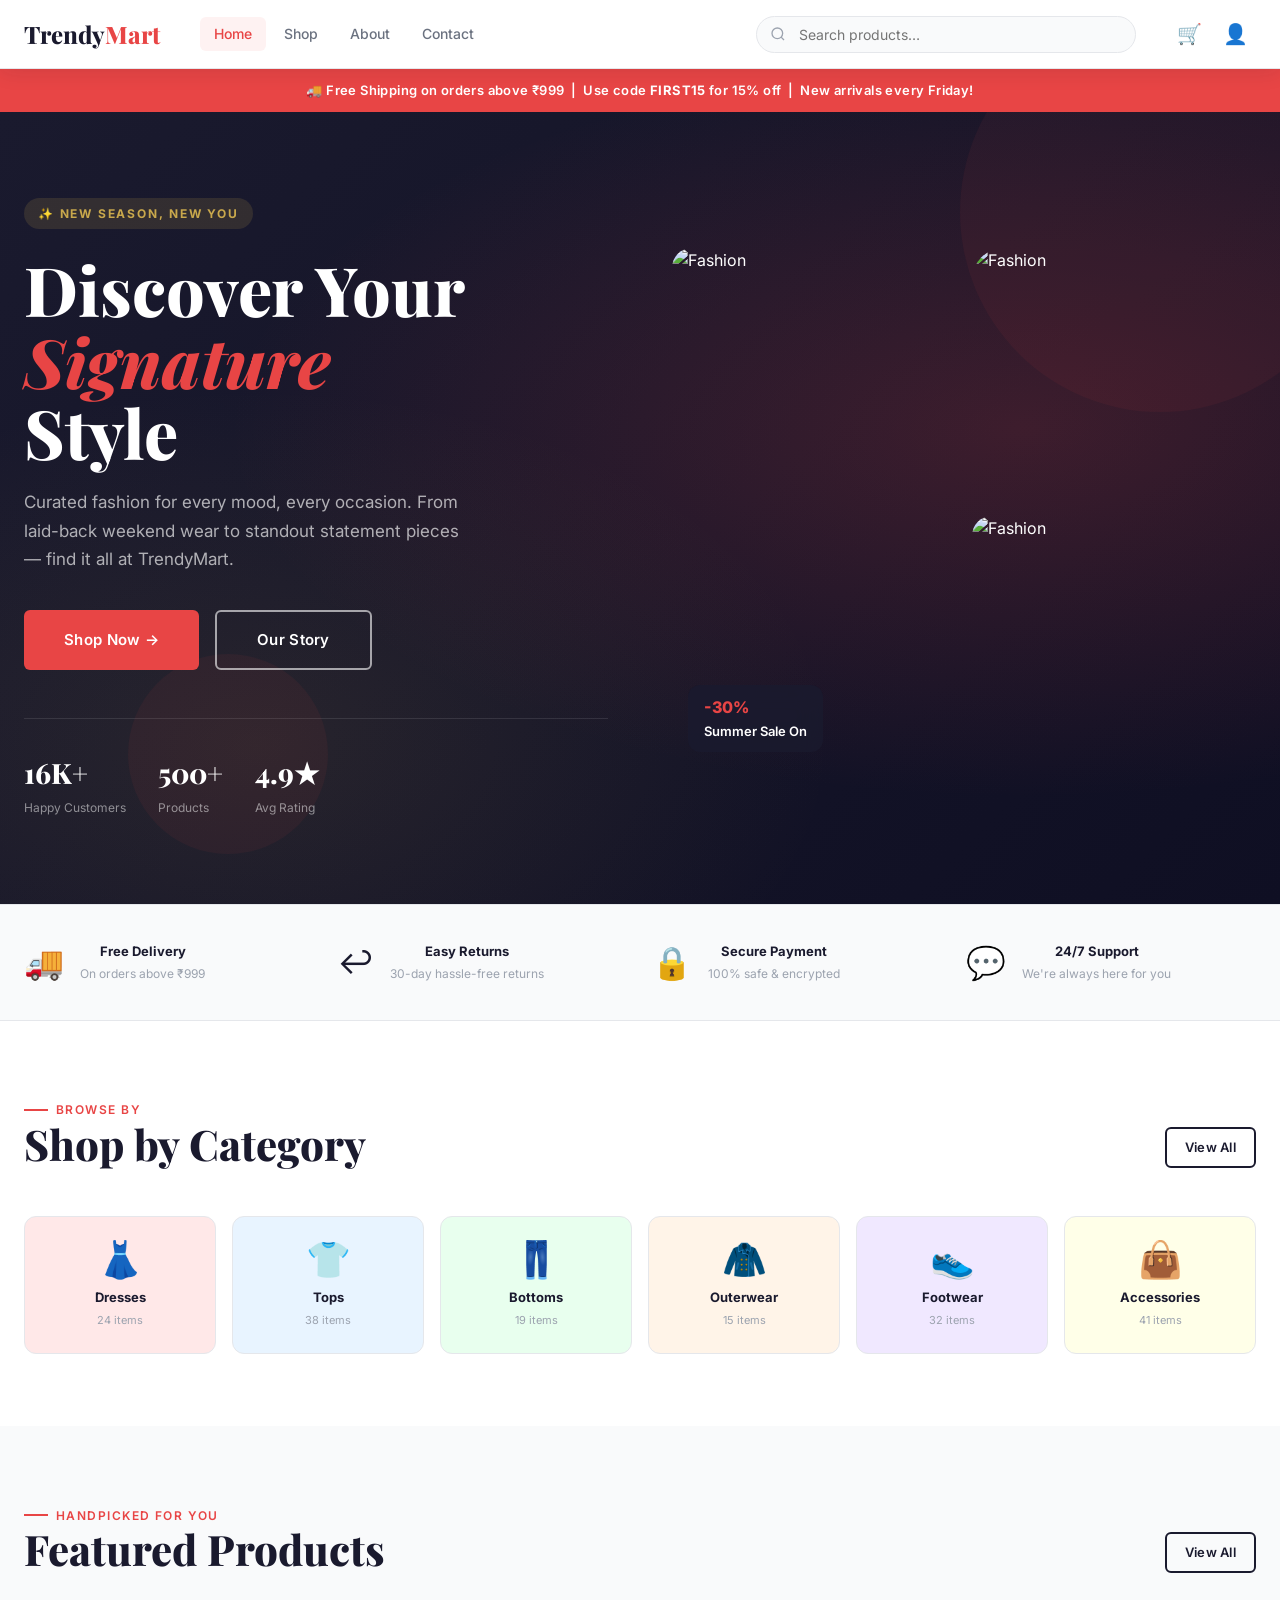
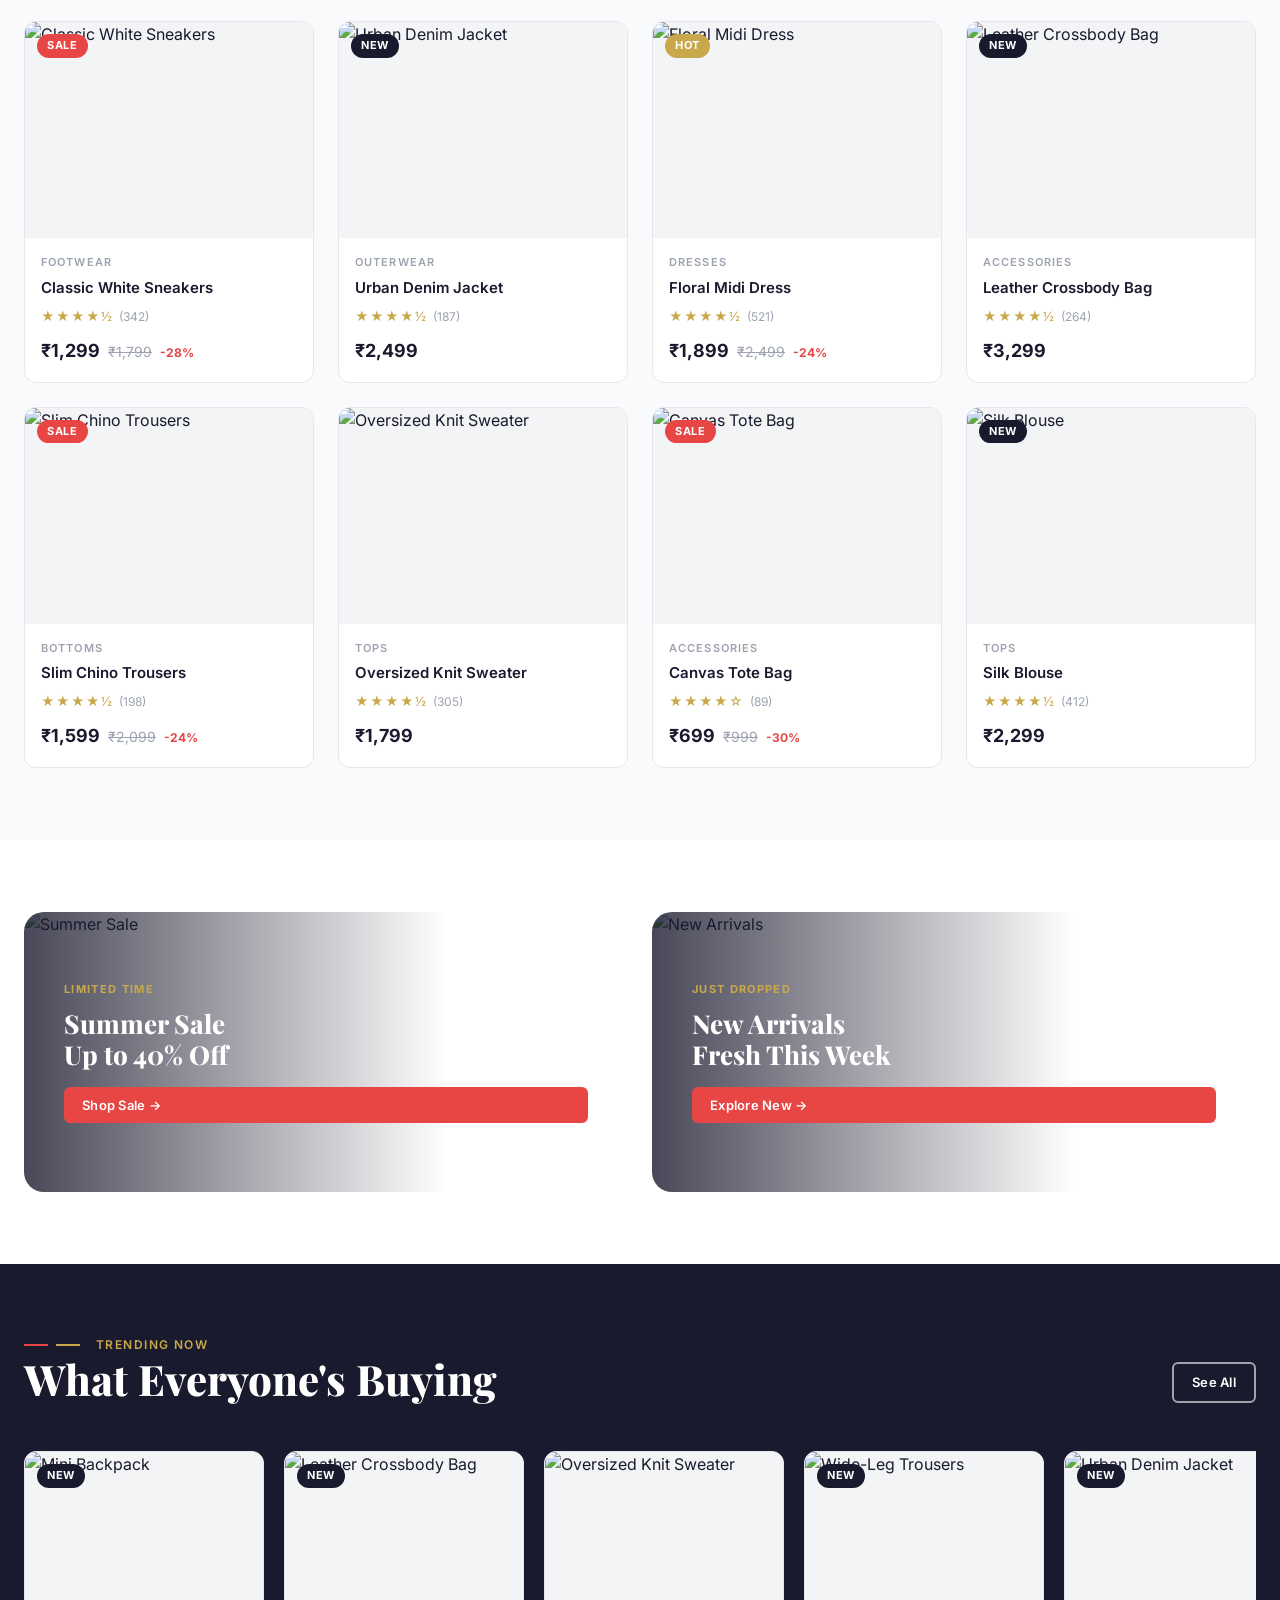
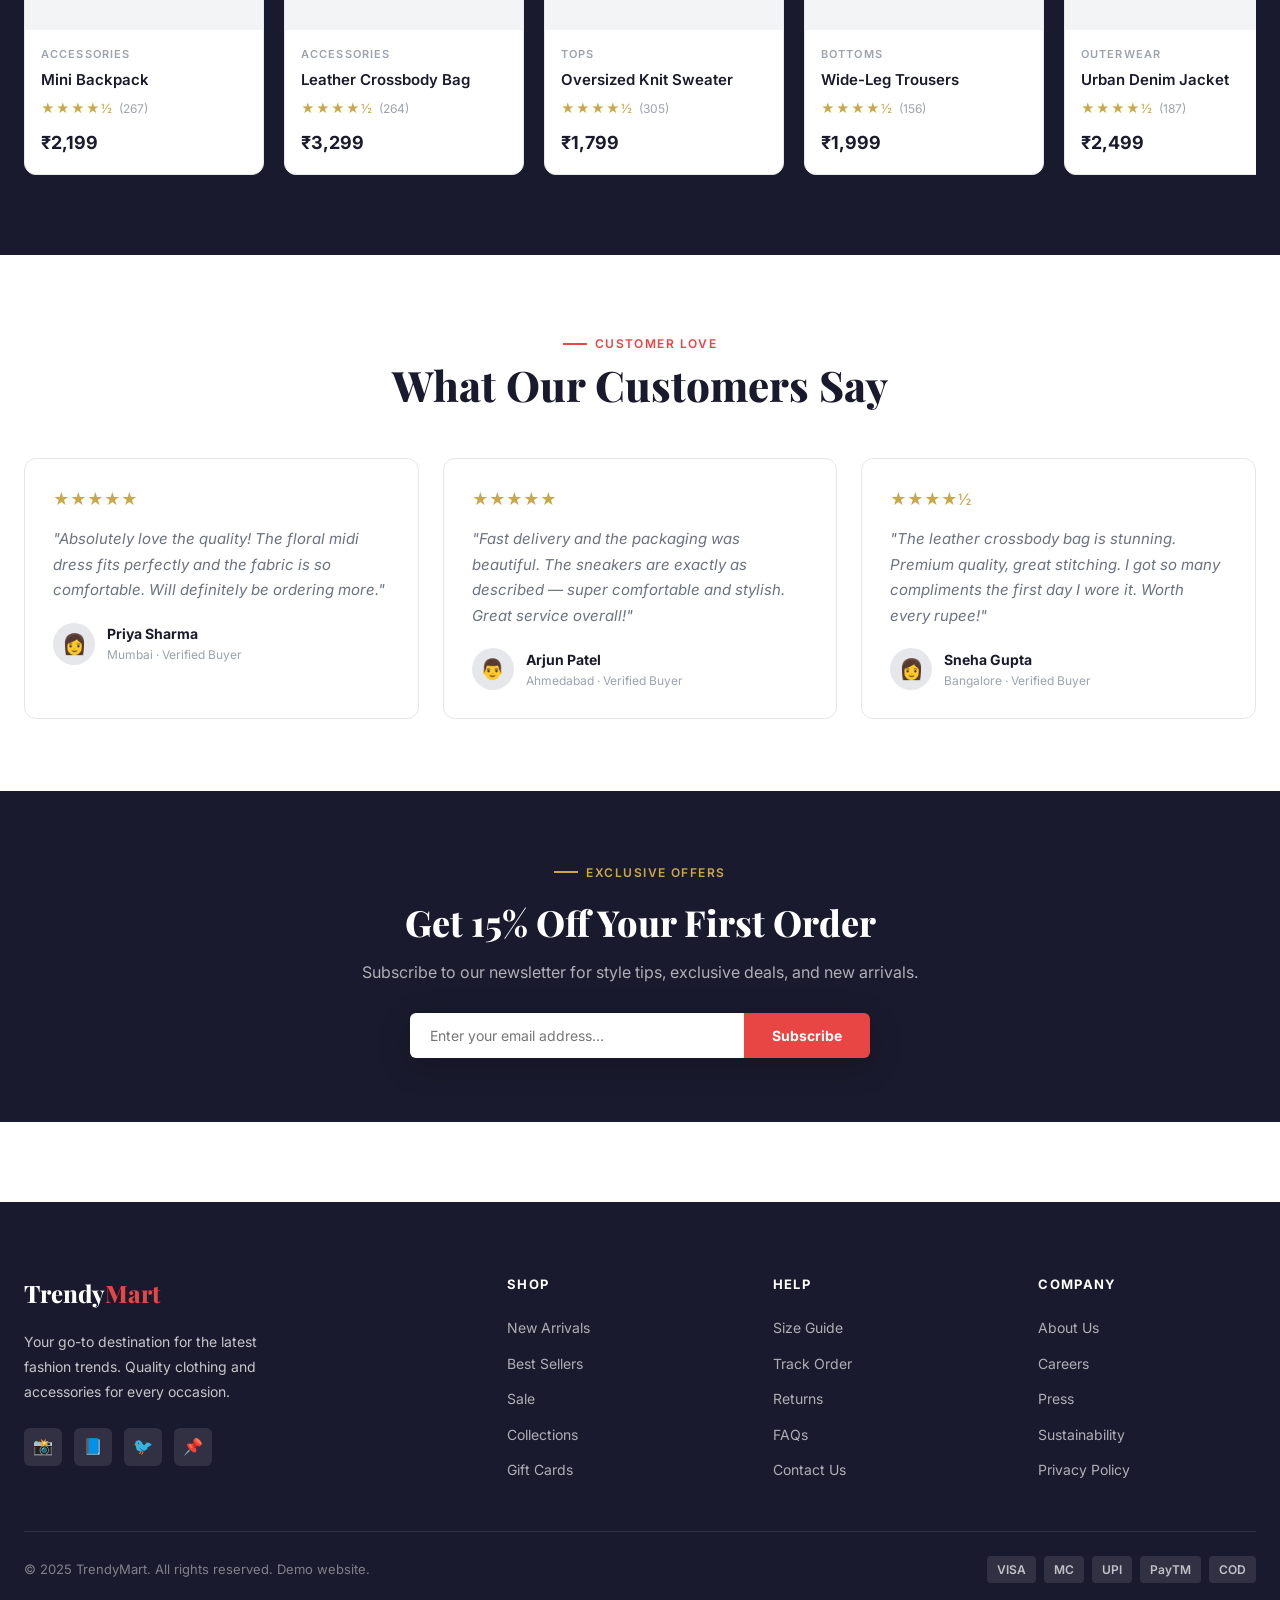
==== index.html @ bfbb8464 "Initial commit" ====
<!DOCTYPE html>
<html lang="en">
<head>
<meta charset="UTF-8">
<meta name="viewport" content="width=device-width,initial-scale=1">
<title>TrendyMart – Fashion for Everyone</title>
<link rel="stylesheet" href="css/style.css">
<style>
/* ---- Hero ---- */
.hero {
  background: linear-gradient(135deg, var(--navy) 0%, #0f0f23 100%);
  color: #fff; min-height: 88vh;
  display: flex; align-items: center;
  position: relative; overflow: hidden;
}
.hero::before {
  content:''; position:absolute; inset:0;
  background: radial-gradient(ellipse at 80% 40%, rgba(232,69,69,0.2) 0%, transparent 55%),
              radial-gradient(ellipse at 20% 80%, rgba(201,168,76,0.1) 0%, transparent 40%);
}
.hero-dots {
  position:absolute; inset:0; overflow:hidden; pointer-events:none;
}
.hero-dot {
  position:absolute; border-radius:50%; opacity:0.06;
  background:var(--coral);
}
.hero-inner {
  display:grid; grid-template-columns:1fr 1fr; gap:64px;
  align-items:center; position:relative; z-index:1;
  padding:60px 0;
}
.hero-eyebrow {
  display:inline-flex; align-items:center; gap:10px;
  font-size:12px; font-weight:700; letter-spacing:0.15em;
  text-transform:uppercase; color:var(--gold);
  background:rgba(201,168,76,0.15); padding:6px 14px; border-radius:20px;
  margin-bottom:24px;
}
.hero-title {
  font-family:var(--ff-display);
  font-size:clamp(36px, 5.5vw, 68px); font-weight:800;
  line-height:1.05; margin-bottom:20px;
}
.hero-title em { font-style:italic; color:var(--coral); }
.hero-subtitle {
  font-size:17px; color:rgba(255,255,255,0.65);
  line-height:1.7; max-width:440px; margin-bottom:36px;
}
.hero-actions { display:flex; gap:16px; flex-wrap:wrap; margin-bottom:48px; }
.hero-stats {
  display:flex; gap:32px;
  padding-top:32px; border-top:1px solid rgba(255,255,255,0.1);
}
.hero-stat-val {
  font-family:var(--ff-display); font-size:28px; font-weight:800; color:#fff;
}
.hero-stat-label { font-size:12px; color:rgba(255,255,255,0.5); margin-top:2px; }

/* Image collage side */
.hero-visual {
  position:relative; display:grid;
  grid-template-columns:1fr 1fr; grid-template-rows:1fr 1fr;
  gap:16px; height:520px;
}
.hero-img-card {
  border-radius:var(--radius-lg); overflow:hidden;
  position:relative;
}
.hero-img-card img { width:100%; height:100%; object-fit:cover; }
.hero-img-card:nth-child(1) { grid-row:1/3; }
.hero-img-card:nth-child(2) { border-radius:var(--radius-xl) var(--radius-xl) var(--radius-sm) var(--radius-sm); }
.hero-badge-float {
  position:absolute; bottom:16px; left:16px;
  background:rgba(26,26,46,0.85); backdrop-filter:blur(12px);
  color:#fff; padding:10px 16px; border-radius:var(--radius-md);
  font-size:13px; font-weight:600;
}
.hero-badge-float span { color:var(--coral); font-size:16px; font-weight:800; display:block; }

/* ---- Promo Bar ---- */
.promo-bar {
  background:var(--coral); color:#fff;
  padding:11px 0; text-align:center;
  font-size:13px; font-weight:600; letter-spacing:0.03em;
}

/* ---- Categories ---- */
.categories-grid {
  display:grid; grid-template-columns:repeat(6,1fr); gap:16px;
}
.category-card {
  background:var(--white); border:1.5px solid var(--gray200);
  border-radius:var(--radius-md); padding:24px 16px;
  text-align:center; cursor:pointer; transition:var(--transition);
  text-decoration:none; color:inherit; display:block;
}
.category-card:hover {
  border-color:var(--coral); box-shadow:var(--shadow-card);
  transform:translateY(-4px);
}
.category-icon {
  font-size:36px; margin-bottom:10px;
  display:block; line-height:1;
}
.category-name {
  font-size:13px; font-weight:700; color:var(--navy);
  margin-bottom:4px;
}
.category-count { font-size:11px; color:var(--gray400); }

/* ---- Banner Strip ---- */
.banner-strip {
  display:grid; grid-template-columns:1fr 1fr; gap:24px;
}
.banner-card {
  border-radius:var(--radius-lg); overflow:hidden;
  position:relative; min-height:280px; cursor:pointer;
}
.banner-card img {
  width:100%; height:100%; object-fit:cover;
  transition:transform 0.5s ease;
}
.banner-card:hover img { transform:scale(1.05); }
.banner-content {
  position:absolute; inset:0;
  background:linear-gradient(to right, rgba(26,26,46,0.8) 0%, transparent 70%);
  display:flex; flex-direction:column; justify-content:center;
  padding:40px;
}
.banner-tag {
  font-size:11px; font-weight:700; letter-spacing:0.12em;
  text-transform:uppercase; color:var(--gold); margin-bottom:10px;
}
.banner-card h3 {
  font-family:var(--ff-display); font-size:26px; font-weight:800;
  color:#fff; line-height:1.2; margin-bottom:16px;
}

/* ---- Trending scroll ribbon ---- */
.ribbon-track {
  display:flex; gap:20px; overflow-x:auto; padding-bottom:16px;
  scroll-snap-type:x mandatory; scrollbar-width:thin;
  scrollbar-color:var(--gray200) transparent;
}
.ribbon-track .product-card { flex:0 0 240px; scroll-snap-align:start; }

/* ---- Trust badges ---- */
.trust-bar {
  background:var(--gray50); border-top:1px solid var(--gray200); border-bottom:1px solid var(--gray200);
  padding:32px 0;
}
.trust-grid {
  display:grid; grid-template-columns:repeat(4,1fr);
  gap:24px; text-align:center;
}
.trust-item { display:flex; align-items:center; gap:16px; }
.trust-icon { font-size:32px; flex-shrink:0; }
.trust-label { font-size:13px; font-weight:700; color:var(--navy); }
.trust-sub { font-size:12px; color:var(--gray400); margin-top:2px; }

/* ---- Testimonials ---- */
.testimonials-grid { display:grid; grid-template-columns:repeat(3,1fr); gap:24px; }
.testimonial-card {
  background:var(--white); border:1px solid var(--gray200);
  border-radius:var(--radius-md); padding:28px;
  transition:var(--transition);
}
.testimonial-card:hover { box-shadow:var(--shadow-card); transform:translateY(-2px); }
.test-stars { color:var(--gold); font-size:16px; margin-bottom:14px; }
.test-text { font-size:15px; line-height:1.7; color:var(--gray600); margin-bottom:20px; font-style:italic; }
.test-author { display:flex; align-items:center; gap:12px; }
.test-avatar {
  width:42px; height:42px; border-radius:50%;
  background:var(--gray200); overflow:hidden;
  flex-shrink:0; display:flex; align-items:center;
  justify-content:center; font-size:20px;
}
.test-name { font-size:14px; font-weight:700; color:var(--navy); }
.test-meta { font-size:12px; color:var(--gray400); }

/* ---- Responsive ---- */
@media(max-width:1024px){ .categories-grid{grid-template-columns:repeat(3,1fr);} }
@media(max-width:768px){
  .hero-inner{grid-template-columns:1fr; gap:40px;}
  .hero-visual{height:320px;}
  .hero-stats{gap:20px;}
  .categories-grid{grid-template-columns:repeat(3,1fr);}
  .banner-strip{grid-template-columns:1fr;}
  .trust-grid{grid-template-columns:repeat(2,1fr);}
  .testimonials-grid{grid-template-columns:1fr;}
}
@media(max-width:480px){
  .categories-grid{grid-template-columns:repeat(2,1fr);}
  .trust-grid{grid-template-columns:1fr;}
}
</style>
</head>
<body>

<div id="navbar-root"></div>

<!-- Promo Bar -->
<div class="promo-bar">
  🚚 Free Shipping on orders above ₹999 &nbsp;|&nbsp; Use code <strong>FIRST15</strong> for 15% off &nbsp;|&nbsp; New arrivals every Friday!
</div>

<!-- Hero -->
<section class="hero" id="home">
  <div class="hero-dots">
    <div class="hero-dot" style="width:400px;height:400px;top:-100px;right:-80px"></div>
    <div class="hero-dot" style="width:200px;height:200px;bottom:50px;left:10%"></div>
  </div>
  <div class="container">
    <div class="hero-inner">
      <div class="hero-copy">
        <div class="hero-eyebrow">✨ New Season, New You</div>
        <h1 class="hero-title">
          Discover Your<br><em>Signature</em><br>Style
        </h1>
        <p class="hero-subtitle">
          Curated fashion for every mood, every occasion. From laid-back weekend wear to standout statement pieces — find it all at TrendyMart.
        </p>
        <div class="hero-actions">
          <a href="pages/shop.html" class="btn btn-primary btn-lg">Shop Now →</a>
          <a href="pages/about.html" class="btn btn-outline-white btn-lg">Our Story</a>
        </div>
        <div class="hero-stats">
          <div>
            <div class="hero-stat-val">16K+</div>
            <div class="hero-stat-label">Happy Customers</div>
          </div>
          <div>
            <div class="hero-stat-val">500+</div>
            <div class="hero-stat-label">Products</div>
          </div>
          <div>
            <div class="hero-stat-val">4.9★</div>
            <div class="hero-stat-label">Avg Rating</div>
          </div>
        </div>
      </div>
      <div class="hero-visual">
        <div class="hero-img-card">
          <img src="https://images.unsplash.com/photo-1483985988355-763728e1935b?w=600&q=80" alt="Fashion">
          <div class="hero-badge-float">
            <span>-30%</span>
            Summer Sale On
          </div>
        </div>
        <div class="hero-img-card">
          <img src="https://images.unsplash.com/photo-1490481651871-ab68de25d43d?w=600&q=80" alt="Fashion">
        </div>
        <div class="hero-img-card">
          <img src="https://images.unsplash.com/photo-1558769132-cb1aea458c5e?w=600&q=80" alt="Fashion">
        </div>
      </div>
    </div>
  </div>
</section>

<!-- Trust Bar -->
<div class="trust-bar">
  <div class="container">
    <div class="trust-grid">
      <div class="trust-item reveal">
        <div class="trust-icon">🚚</div>
        <div>
          <div class="trust-label">Free Delivery</div>
          <div class="trust-sub">On orders above ₹999</div>
        </div>
      </div>
      <div class="trust-item reveal reveal-delay-1">
        <div class="trust-icon">↩️</div>
        <div>
          <div class="trust-label">Easy Returns</div>
          <div class="trust-sub">30-day hassle-free returns</div>
        </div>
      </div>
      <div class="trust-item reveal reveal-delay-2">
        <div class="trust-icon">🔒</div>
        <div>
          <div class="trust-label">Secure Payment</div>
          <div class="trust-sub">100% safe & encrypted</div>
        </div>
      </div>
      <div class="trust-item reveal reveal-delay-3">
        <div class="trust-icon">💬</div>
        <div>
          <div class="trust-label">24/7 Support</div>
          <div class="trust-sub">We're always here for you</div>
        </div>
      </div>
    </div>
  </div>
</div>

<!-- Categories -->
<section class="section">
  <div class="container">
    <div class="section-header-flex">
      <div>
        <div class="section-label">Browse By</div>
        <h2 class="section-title">Shop by Category</h2>
      </div>
      <a href="pages/shop.html" class="btn btn-outline btn-sm">View All</a>
    </div>
    <div class="categories-grid" id="categories-grid"></div>
  </div>
</section>

<!-- Featured Products -->
<section class="section" style="background:var(--gray50)">
  <div class="container">
    <div class="section-header-flex">
      <div>
        <div class="section-label">Handpicked For You</div>
        <h2 class="section-title">Featured Products</h2>
      </div>
      <a href="pages/shop.html" class="btn btn-outline btn-sm">View All</a>
    </div>
    <div class="products-grid-4" id="featured-products"></div>
  </div>
</section>

<!-- Promo Banners -->
<section class="section">
  <div class="container">
    <div class="banner-strip">
      <div class="banner-card reveal">
        <img src="https://images.unsplash.com/photo-1469334031218-e382a71b716b?w=800&q=80" alt="Summer Sale">
        <div class="banner-content">
          <div class="banner-tag">Limited Time</div>
          <h3>Summer Sale<br>Up to 40% Off</h3>
          <a href="pages/shop.html?filter=sale" class="btn btn-primary btn-sm">Shop Sale →</a>
        </div>
      </div>
      <div class="banner-card reveal reveal-delay-2">
        <img src="https://images.unsplash.com/photo-1483985988355-763728e1935b?w=800&q=80" alt="New Arrivals">
        <div class="banner-content">
          <div class="banner-tag">Just Dropped</div>
          <h3>New Arrivals<br>Fresh This Week</h3>
          <a href="pages/shop.html?filter=new" class="btn btn-primary btn-sm">Explore New →</a>
        </div>
      </div>
    </div>
  </div>
</section>

<!-- Trending Now (ribbon) -->
<section class="section" style="background:var(--navy);padding:64px 0;">
  <div class="container">
    <div class="section-header-flex">
      <div>
        <div class="section-label" style="color:var(--gold)"><span style="background:var(--gold);display:inline-block;width:24px;height:2px;margin-right:8px;vertical-align:middle"></span>Trending Now</div>
        <h2 class="section-title" style="color:#fff">What Everyone's Buying</h2>
      </div>
      <a href="pages/shop.html" class="btn btn-outline-white btn-sm">See All</a>
    </div>
    <div class="ribbon-track" id="trending-ribbon"></div>
  </div>
</section>

<!-- Testimonials -->
<section class="section">
  <div class="container">
    <div class="section-header" style="text-align:center;margin-bottom:48px">
      <div class="section-label" style="justify-content:center">Customer Love</div>
      <h2 class="section-title" style="margin-top:8px">What Our Customers Say</h2>
    </div>
    <div class="testimonials-grid">
      <div class="testimonial-card reveal">
        <div class="test-stars">★★★★★</div>
        <p class="test-text">"Absolutely love the quality! The floral midi dress fits perfectly and the fabric is so comfortable. Will definitely be ordering more."</p>
        <div class="test-author">
          <div class="test-avatar">👩</div>
          <div>
            <div class="test-name">Priya Sharma</div>
            <div class="test-meta">Mumbai · Verified Buyer</div>
          </div>
        </div>
      </div>
      <div class="testimonial-card reveal reveal-delay-1">
        <div class="test-stars">★★★★★</div>
        <p class="test-text">"Fast delivery and the packaging was beautiful. The sneakers are exactly as described — super comfortable and stylish. Great service overall!"</p>
        <div class="test-author">
          <div class="test-avatar">👨</div>
          <div>
            <div class="test-name">Arjun Patel</div>
            <div class="test-meta">Ahmedabad · Verified Buyer</div>
          </div>
        </div>
      </div>
      <div class="testimonial-card reveal reveal-delay-2">
        <div class="test-stars">★★★★½</div>
        <p class="test-text">"The leather crossbody bag is stunning. Premium quality, great stitching. I got so many compliments the first day I wore it. Worth every rupee!"</p>
        <div class="test-author">
          <div class="test-avatar">👩</div>
          <div>
            <div class="test-name">Sneha Gupta</div>
            <div class="test-meta">Bangalore · Verified Buyer</div>
          </div>
        </div>
      </div>
    </div>
  </div>
</section>

<!-- Newsletter -->
<div id="newsletter-root"></div>

<div id="footer-root"></div>

<script src="js/main.js"></script>
<script src="js/layout.js"></script>
<script>
document.getElementById('navbar-root').innerHTML = renderNavbar('Home');
document.getElementById('footer-root').innerHTML = renderFooter();
document.getElementById('newsletter-root').innerHTML = renderNewsletter();

// Render categories
document.getElementById('categories-grid').innerHTML = CATEGORIES.map((c, i) => `
  <a href="pages/shop.html?cat=${encodeURIComponent(c.name)}" class="category-card reveal reveal-delay-${i % 4}" style="background:${c.color}">
    <span class="category-icon">${c.icon}</span>
    <div class="category-name">${c.name}</div>
    <div class="category-count">${c.count} items</div>
  </a>`).join('');

// Featured products (first 8)
document.getElementById('featured-products').innerHTML = PRODUCTS.slice(0, 8).map(renderProductCard).join('');

// Trending ribbon (last 8 shuffled)
document.getElementById('trending-ribbon').innerHTML = [...PRODUCTS].sort(() => Math.random() - 0.5).slice(0, 8).map(renderProductCard).join('');

initReveal();
</script>
</body>
</html>
---- css/style.css ----
/* ==========================================
   TrendyMart – Design System
   ========================================== */

@import url('https://fonts.googleapis.com/css2?family=Inter:wght@300;400;500;600;700&family=Playfair+Display:ital,wght@0,700;0,800;1,700&display=swap');

/* --- Tokens --- */
:root {
  --navy:   #1A1A2E;
  --navy2:  #16213E;
  --coral:  #E84545;
  --gold:   #C9A84C;
  --cream:  #F8F6F1;
  --white:  #FFFFFF;
  --gray50: #F9FAFB;
  --gray100:#F3F4F6;
  --gray200:#E5E7EB;
  --gray400:#9CA3AF;
  --gray600:#6B7280;
  --gray800:#1F2937;
  --text:   #1A1A2E;

  --ff-display: 'Playfair Display', Georgia, serif;
  --ff-body:    'Inter', system-ui, sans-serif;

  --radius-sm: 6px;
  --radius-md: 12px;
  --radius-lg: 20px;
  --radius-xl: 32px;

  --shadow-card: 0 4px 24px rgba(26,26,46,0.08);
  --shadow-hover: 0 12px 40px rgba(26,26,46,0.16);
  --shadow-nav:   0 2px 20px rgba(26,26,46,0.12);

  --transition: 0.3s cubic-bezier(0.4,0,0.2,1);
  --transition-bounce: 0.4s cubic-bezier(0.34,1.56,0.64,1);
}

/* --- Reset --- */
*, *::before, *::after { box-sizing: border-box; margin: 0; padding: 0; }
html { scroll-behavior: smooth; -webkit-text-size-adjust: 100%; }
body {
  font-family: var(--ff-body);
  font-size: 16px;
  line-height: 1.6;
  color: var(--text);
  background: var(--white);
  overflow-x: hidden;
}
img { display: block; max-width: 100%; }
a { text-decoration: none; color: inherit; }
ul { list-style: none; }
button, input, select, textarea { font-family: inherit; }

/* --- Utility --- */
.container { width: 100%; max-width: 1280px; margin: 0 auto; padding: 0 24px; }
.sr-only { position: absolute; width: 1px; height: 1px; overflow: hidden; clip: rect(0,0,0,0); }

.section-label {
  display: inline-flex; align-items: center; gap: 8px;
  font-size: 12px; font-weight: 600; letter-spacing: 0.12em;
  text-transform: uppercase; color: var(--coral);
}
.section-label::before {
  content: ''; display: block;
  width: 24px; height: 2px; background: var(--coral);
}
.section-title {
  font-family: var(--ff-display);
  font-size: clamp(28px, 4vw, 42px);
  font-weight: 800; line-height: 1.15;
  color: var(--navy);
}

/* --- Buttons --- */
.btn {
  display: inline-flex; align-items: center; gap: 8px;
  padding: 12px 28px; border-radius: var(--radius-sm);
  font-size: 14px; font-weight: 600; letter-spacing: 0.02em;
  cursor: pointer; border: none; transition: var(--transition);
  white-space: nowrap;
}
.btn-primary {
  background: var(--coral); color: var(--white);
}
.btn-primary:hover { background: #c93838; transform: translateY(-2px); box-shadow: 0 8px 24px rgba(232,69,69,0.35); }

.btn-outline {
  background: transparent; color: var(--navy);
  border: 2px solid var(--navy);
}
.btn-outline:hover { background: var(--navy); color: var(--white); }

.btn-outline-white {
  background: transparent; color: var(--white);
  border: 2px solid rgba(255,255,255,0.6);
}
.btn-outline-white:hover { background: rgba(255,255,255,0.15); border-color: var(--white); }

.btn-sm { padding: 8px 18px; font-size: 13px; }
.btn-lg { padding: 16px 40px; font-size: 15px; }
.btn-icon { padding: 10px; border-radius: 50%; }

/* --- Badge --- */
.badge {
  display: inline-block; padding: 3px 10px; border-radius: 20px;
  font-size: 11px; font-weight: 700; letter-spacing: 0.06em; text-transform: uppercase;
}
.badge-sale { background: var(--coral); color: #fff; }
.badge-new  { background: var(--navy); color: #fff; }
.badge-hot  { background: var(--gold); color: #fff; }

/* ==========================================
   NAVBAR
   ========================================== */
.navbar {
  position: sticky; top: 0; z-index: 1000;
  background: var(--white);
  border-bottom: 1px solid var(--gray200);
  box-shadow: var(--shadow-nav);
  transition: var(--transition);
}
.navbar.scrolled { box-shadow: 0 4px 32px rgba(26,26,46,0.14); }

.nav-inner {
  display: flex; align-items: center;
  height: 68px; gap: 32px;
}

.nav-logo {
  font-family: var(--ff-display);
  font-size: 24px; font-weight: 800;
  color: var(--navy); flex-shrink: 0;
}
.nav-logo span { color: var(--coral); }

.nav-links {
  display: flex; gap: 4px; margin-left: 8px;
}
.nav-links a {
  padding: 6px 14px; border-radius: var(--radius-sm);
  font-size: 14px; font-weight: 500; color: var(--gray600);
  transition: var(--transition);
}
.nav-links a:hover, .nav-links a.active {
  color: var(--coral); background: rgba(232,69,69,0.07);
}

.nav-search {
  flex: 1; max-width: 380px; margin-left: auto;
  position: relative;
}
.nav-search input {
  width: 100%; padding: 9px 16px 9px 42px;
  border: 1.5px solid var(--gray200); border-radius: 40px;
  font-size: 14px; background: var(--gray50);
  transition: var(--transition); outline: none;
}
.nav-search input:focus { border-color: var(--coral); background: var(--white); box-shadow: 0 0 0 3px rgba(232,69,69,0.1); }
.nav-search .search-icon {
  position: absolute; left: 14px; top: 50%; transform: translateY(-50%);
  color: var(--gray400); pointer-events: none;
}

.nav-actions { display: flex; align-items: center; gap: 4px; }
.nav-action-btn {
  position: relative; display: flex; align-items: center; justify-content: center;
  width: 42px; height: 42px; border-radius: var(--radius-sm);
  background: none; border: none; cursor: pointer;
  color: var(--gray600); font-size: 20px;
  transition: var(--transition);
}
.nav-action-btn:hover { color: var(--coral); background: rgba(232,69,69,0.07); }
.cart-badge {
  position: absolute; top: 5px; right: 5px;
  width: 17px; height: 17px; background: var(--coral); color: #fff;
  font-size: 10px; font-weight: 700; border-radius: 50%;
  display: flex; align-items: center; justify-content: center;
  transition: var(--transition-bounce);
}
.cart-badge.bump { transform: scale(1.4); }

.nav-hamburger {
  display: none; flex-direction: column; gap: 5px;
  background: none; border: none; cursor: pointer; padding: 6px;
}
.nav-hamburger span {
  display: block; width: 24px; height: 2px;
  background: var(--navy); transition: var(--transition);
  border-radius: 2px;
}

.mobile-menu {
  display: none; position: fixed; inset: 0;
  background: var(--white); z-index: 999;
  flex-direction: column; padding: 80px 32px 32px;
  gap: 8px;
}
.mobile-menu.open { display: flex; }
.mobile-menu a {
  font-size: 22px; font-weight: 600; color: var(--navy);
  padding: 12px 0; border-bottom: 1px solid var(--gray100);
  transition: var(--transition);
}
.mobile-menu a:hover { color: var(--coral); padding-left: 8px; }
.mobile-menu-close {
  position: absolute; top: 20px; right: 20px;
  background: none; border: none; font-size: 28px; cursor: pointer; color: var(--gray600);
}

/* ==========================================
   FOOTER
   ========================================== */
.footer {
  background: var(--navy);
  color: rgba(255,255,255,0.75);
  padding: 72px 0 32px;
  margin-top: 80px;
}
.footer-grid {
  display: grid;
  grid-template-columns: 2fr 1fr 1fr 1fr;
  gap: 48px;
  padding-bottom: 48px;
  border-bottom: 1px solid rgba(255,255,255,0.1);
}
.footer-brand .nav-logo { color: #fff; margin-bottom: 16px; }
.footer-brand p { font-size: 14px; line-height: 1.8; max-width: 260px; }
.footer-socials { display: flex; gap: 12px; margin-top: 24px; }
.social-btn {
  width: 38px; height: 38px; border-radius: var(--radius-sm);
  background: rgba(255,255,255,0.1); color: #fff;
  display: flex; align-items: center; justify-content: center;
  font-size: 16px; transition: var(--transition);
}
.social-btn:hover { background: var(--coral); transform: translateY(-3px); }

.footer-col h4 {
  font-size: 13px; font-weight: 700; letter-spacing: 0.1em;
  text-transform: uppercase; color: #fff; margin-bottom: 20px;
}
.footer-col ul { display: flex; flex-direction: column; gap: 10px; }
.footer-col ul a {
  font-size: 14px; color: rgba(255,255,255,0.65); transition: var(--transition);
}
.footer-col ul a:hover { color: var(--coral); padding-left: 4px; }

.footer-bottom {
  padding-top: 24px;
  display: flex; align-items: center; justify-content: space-between;
  flex-wrap: wrap; gap: 12px;
  font-size: 13px; color: rgba(255,255,255,0.45);
}
.footer-payments { display: flex; gap: 8px; }
.payment-badge {
  padding: 4px 10px; border-radius: 4px;
  background: rgba(255,255,255,0.1);
  font-size: 12px; font-weight: 600; color: rgba(255,255,255,0.7);
}

/* ==========================================
   PRODUCT CARD
   ========================================== */
.product-card {
  background: var(--white); border-radius: var(--radius-md);
  border: 1px solid var(--gray200);
  overflow: hidden; transition: var(--transition);
  position: relative;
}
.product-card:hover {
  box-shadow: var(--shadow-hover);
  transform: translateY(-4px);
  border-color: transparent;
}
.product-card-img {
  position: relative; aspect-ratio: 4/3; overflow: hidden;
  background: var(--gray100);
}
.product-card-img img {
  width: 100%; height: 100%; object-fit: cover;
  transition: transform 0.5s ease;
}
.product-card:hover .product-card-img img { transform: scale(1.07); }

.product-card-badges {
  position: absolute; top: 12px; left: 12px;
  display: flex; flex-direction: column; gap: 6px; z-index: 2;
}
.product-card-actions {
  position: absolute; top: 12px; right: 12px;
  display: flex; flex-direction: column; gap: 8px; z-index: 2;
  opacity: 0; transform: translateX(12px);
  transition: var(--transition);
}
.product-card:hover .product-card-actions { opacity: 1; transform: translateX(0); }

.card-action-btn {
  width: 36px; height: 36px; border-radius: 50%;
  background: var(--white); border: none; cursor: pointer;
  display: flex; align-items: center; justify-content: center;
  font-size: 16px; box-shadow: 0 2px 12px rgba(0,0,0,0.12);
  transition: var(--transition);
}
.card-action-btn:hover { background: var(--coral); color: var(--white); transform: scale(1.1); }

.quick-add {
  position: absolute; bottom: 0; left: 0; right: 0;
  background: var(--navy); color: var(--white);
  border: none; cursor: pointer;
  padding: 10px; font-size: 13px; font-weight: 600;
  letter-spacing: 0.05em; text-transform: uppercase;
  transform: translateY(100%); transition: var(--transition);
}
.product-card:hover .quick-add { transform: translateY(0); }
.quick-add:hover { background: var(--coral); }

.product-card-info { padding: 16px; }
.product-card-cat {
  font-size: 11px; font-weight: 600; letter-spacing: 0.1em;
  text-transform: uppercase; color: var(--gray400); margin-bottom: 6px;
}
.product-card-name {
  font-size: 15px; font-weight: 600; color: var(--navy);
  line-height: 1.35; margin-bottom: 8px;
  display: -webkit-box; -webkit-line-clamp: 2; -webkit-box-orient: vertical; overflow: hidden;
}
.product-card-rating {
  display: flex; align-items: center; gap: 6px; margin-bottom: 10px;
}
.stars { color: var(--gold); font-size: 13px; letter-spacing: 1px; }
.rating-count { font-size: 12px; color: var(--gray400); }
.product-card-price {
  display: flex; align-items: baseline; gap: 8px;
}
.price-current { font-size: 18px; font-weight: 700; color: var(--navy); }
.price-old { font-size: 14px; color: var(--gray400); text-decoration: line-through; }
.price-off { font-size: 12px; font-weight: 700; color: var(--coral); }

/* ==========================================
   SECTION SPACING
   ========================================== */
.section { padding: 72px 0; }
.section-sm { padding: 48px 0; }
.section-lg { padding: 96px 0; }

.section-header { margin-bottom: 48px; }
.section-header-flex {
  display: flex; align-items: flex-end; justify-content: space-between;
  flex-wrap: wrap; gap: 16px; margin-bottom: 48px;
}

/* ==========================================
   GRID LAYOUTS
   ========================================== */
.products-grid {
  display: grid;
  grid-template-columns: repeat(auto-fill, minmax(240px, 1fr));
  gap: 24px;
}
.products-grid-4 {
  display: grid;
  grid-template-columns: repeat(4, 1fr);
  gap: 24px;
}
.products-grid-3 {
  display: grid;
  grid-template-columns: repeat(3, 1fr);
  gap: 24px;
}

/* ==========================================
   TOAST NOTIFICATION
   ========================================== */
.toast-container {
  position: fixed; bottom: 28px; right: 28px;
  z-index: 9999; display: flex; flex-direction: column; gap: 10px;
  pointer-events: none;
}
.toast {
  background: var(--navy); color: #fff;
  padding: 14px 20px; border-radius: var(--radius-md);
  font-size: 14px; font-weight: 500;
  box-shadow: 0 8px 32px rgba(26,26,46,0.25);
  display: flex; align-items: center; gap: 10px;
  transform: translateX(100px); opacity: 0;
  animation: toastIn 0.4s cubic-bezier(0.34,1.56,0.64,1) forwards;
  pointer-events: auto;
}
.toast.hide { animation: toastOut 0.3s ease forwards; }
.toast-icon { font-size: 18px; }
@keyframes toastIn { to { transform: translateX(0); opacity: 1; } }
@keyframes toastOut { to { transform: translateX(100px); opacity: 0; } }

/* ==========================================
   NEWSLETTER SECTION
   ========================================== */
.newsletter-section {
  background: var(--navy);
  color: #fff; padding: 64px 0;
  text-align: center;
}
.newsletter-section .section-label { color: var(--gold); }
.newsletter-section .section-label::before { background: var(--gold); }
.newsletter-section h2 {
  font-family: var(--ff-display);
  font-size: clamp(24px, 3.5vw, 36px); font-weight: 800; margin: 12px 0 8px;
  color: #fff;
}
.newsletter-section p { color: rgba(255,255,255,0.65); margin-bottom: 28px; }
.newsletter-form {
  display: flex; gap: 0; max-width: 460px; margin: 0 auto;
  border-radius: var(--radius-sm); overflow: hidden;
  box-shadow: 0 8px 32px rgba(0,0,0,0.2);
}
.newsletter-form input {
  flex: 1; padding: 14px 20px; border: none;
  font-size: 14px; outline: none;
}
.newsletter-form button {
  padding: 14px 28px; background: var(--coral); color: #fff;
  border: none; cursor: pointer; font-weight: 700; font-size: 14px;
  transition: var(--transition); white-space: nowrap;
}
.newsletter-form button:hover { background: #c93838; }

/* ==========================================
   PAGE HERO (inner pages)
   ========================================== */
.page-hero {
  background: linear-gradient(135deg, var(--navy) 0%, var(--navy2) 100%);
  color: #fff; padding: 56px 0;
  position: relative; overflow: hidden;
}
.page-hero::before {
  content: ''; position: absolute; inset: 0;
  background: radial-gradient(ellipse at 70% 50%, rgba(232,69,69,0.15) 0%, transparent 60%);
}
.page-hero .container { position: relative; }
.page-hero h1 {
  font-family: var(--ff-display); font-size: clamp(28px, 4vw, 44px);
  font-weight: 800; margin-bottom: 8px;
}
.breadcrumb {
  display: flex; align-items: center; gap: 8px;
  font-size: 13px; color: rgba(255,255,255,0.55);
}
.breadcrumb a { color: rgba(255,255,255,0.55); transition: var(--transition); }
.breadcrumb a:hover { color: var(--coral); }
.breadcrumb .sep { color: rgba(255,255,255,0.3); }

/* ==========================================
   REVEAL ANIMATIONS
   ========================================== */
.reveal { opacity: 0; transform: translateY(28px); transition: opacity 0.6s ease, transform 0.6s ease; }
.reveal.visible { opacity: 1; transform: translateY(0); }
.reveal-delay-1 { transition-delay: 0.1s; }
.reveal-delay-2 { transition-delay: 0.2s; }
.reveal-delay-3 { transition-delay: 0.3s; }
.reveal-delay-4 { transition-delay: 0.4s; }

/* ==========================================
   RESPONSIVE
   ========================================== */
@media (max-width: 1024px) {
  .nav-links { display: none; }
  .products-grid-4 { grid-template-columns: repeat(3, 1fr); }
}
@media (max-width: 768px) {
  .nav-search { display: none; }
  .nav-hamburger { display: flex; }
  .footer-grid { grid-template-columns: 1fr 1fr; gap: 32px; }
  .footer-brand { grid-column: 1 / -1; }
  .products-grid-4, .products-grid-3 { grid-template-columns: repeat(2, 1fr); gap: 16px; }
  .section { padding: 48px 0; }
  .newsletter-form { flex-direction: column; border-radius: var(--radius-md); overflow: visible; }
  .newsletter-form input, .newsletter-form button { border-radius: var(--radius-sm); }
}
@media (max-width: 480px) {
  .container { padding: 0 16px; }
  .products-grid-4, .products-grid-3 { grid-template-columns: 1fr 1fr; gap: 12px; }
  .footer-grid { grid-template-columns: 1fr; }
  .footer-bottom { flex-direction: column; text-align: center; }
}
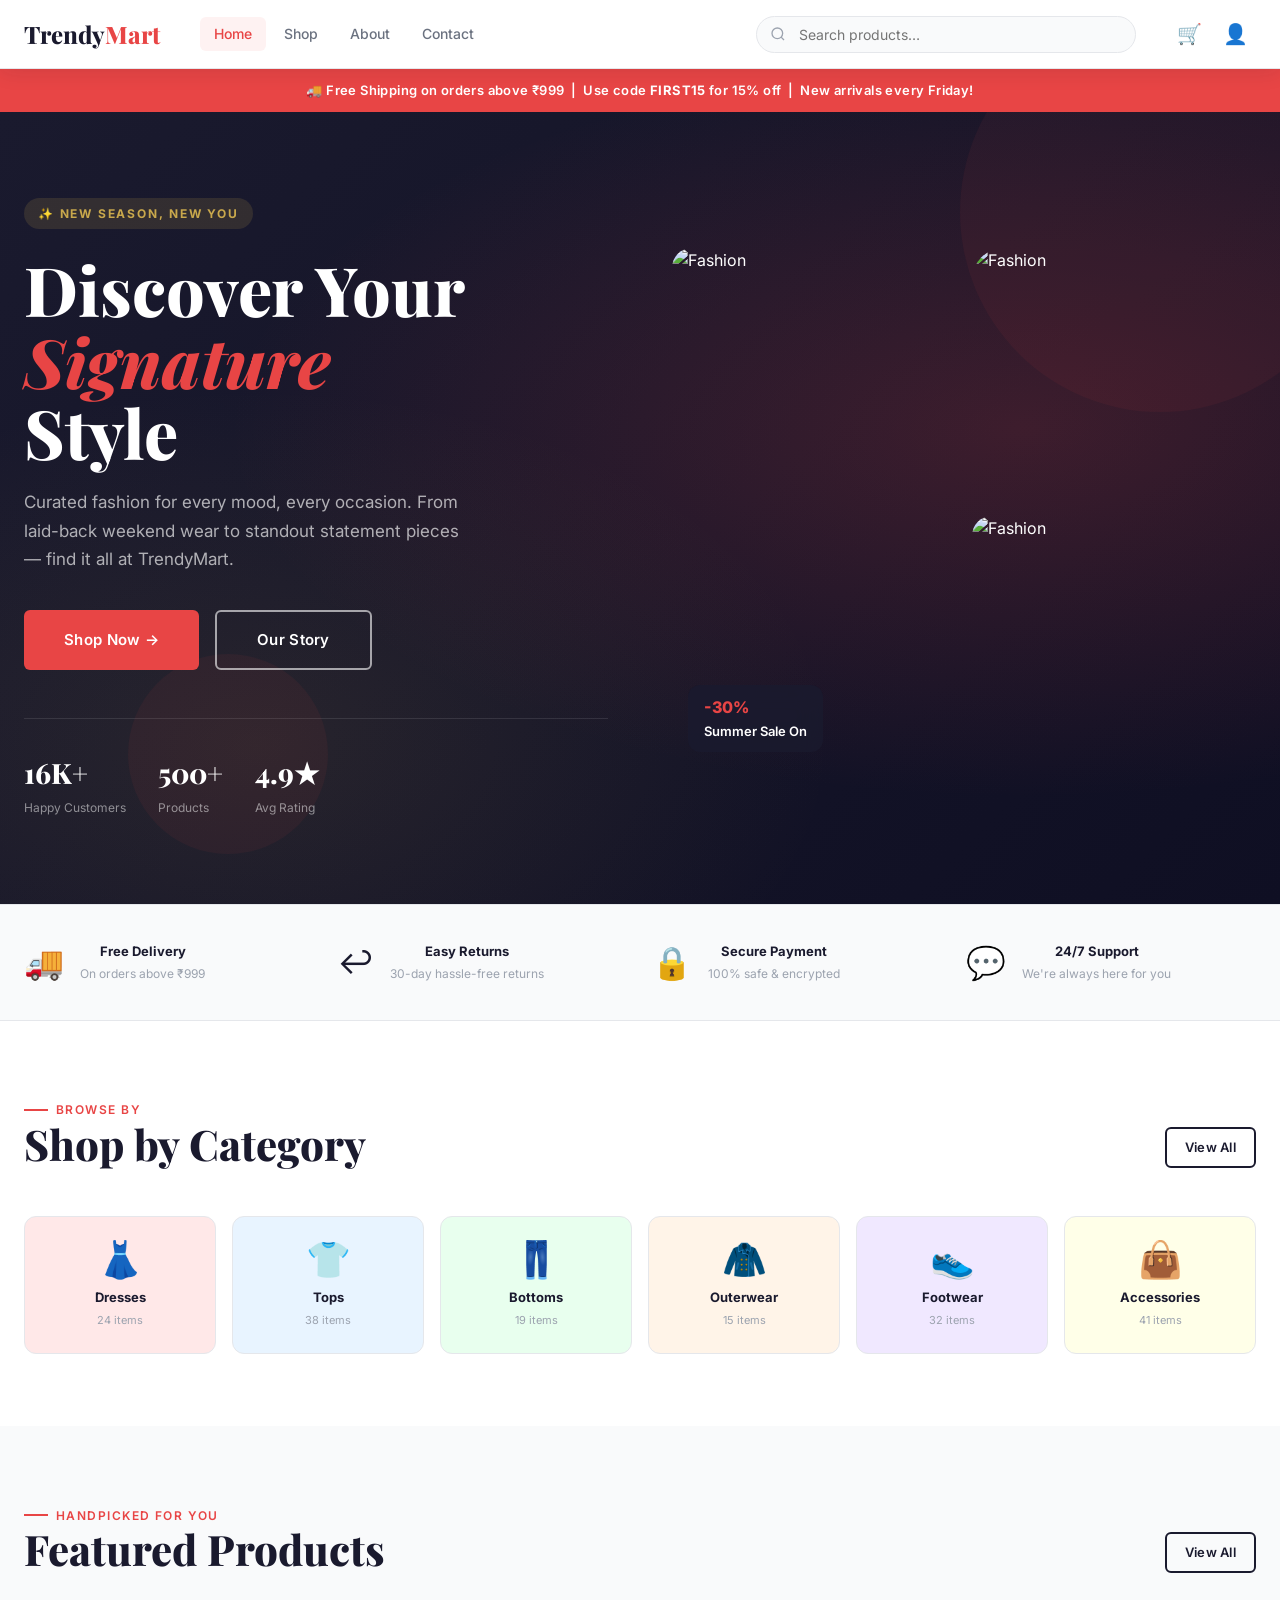
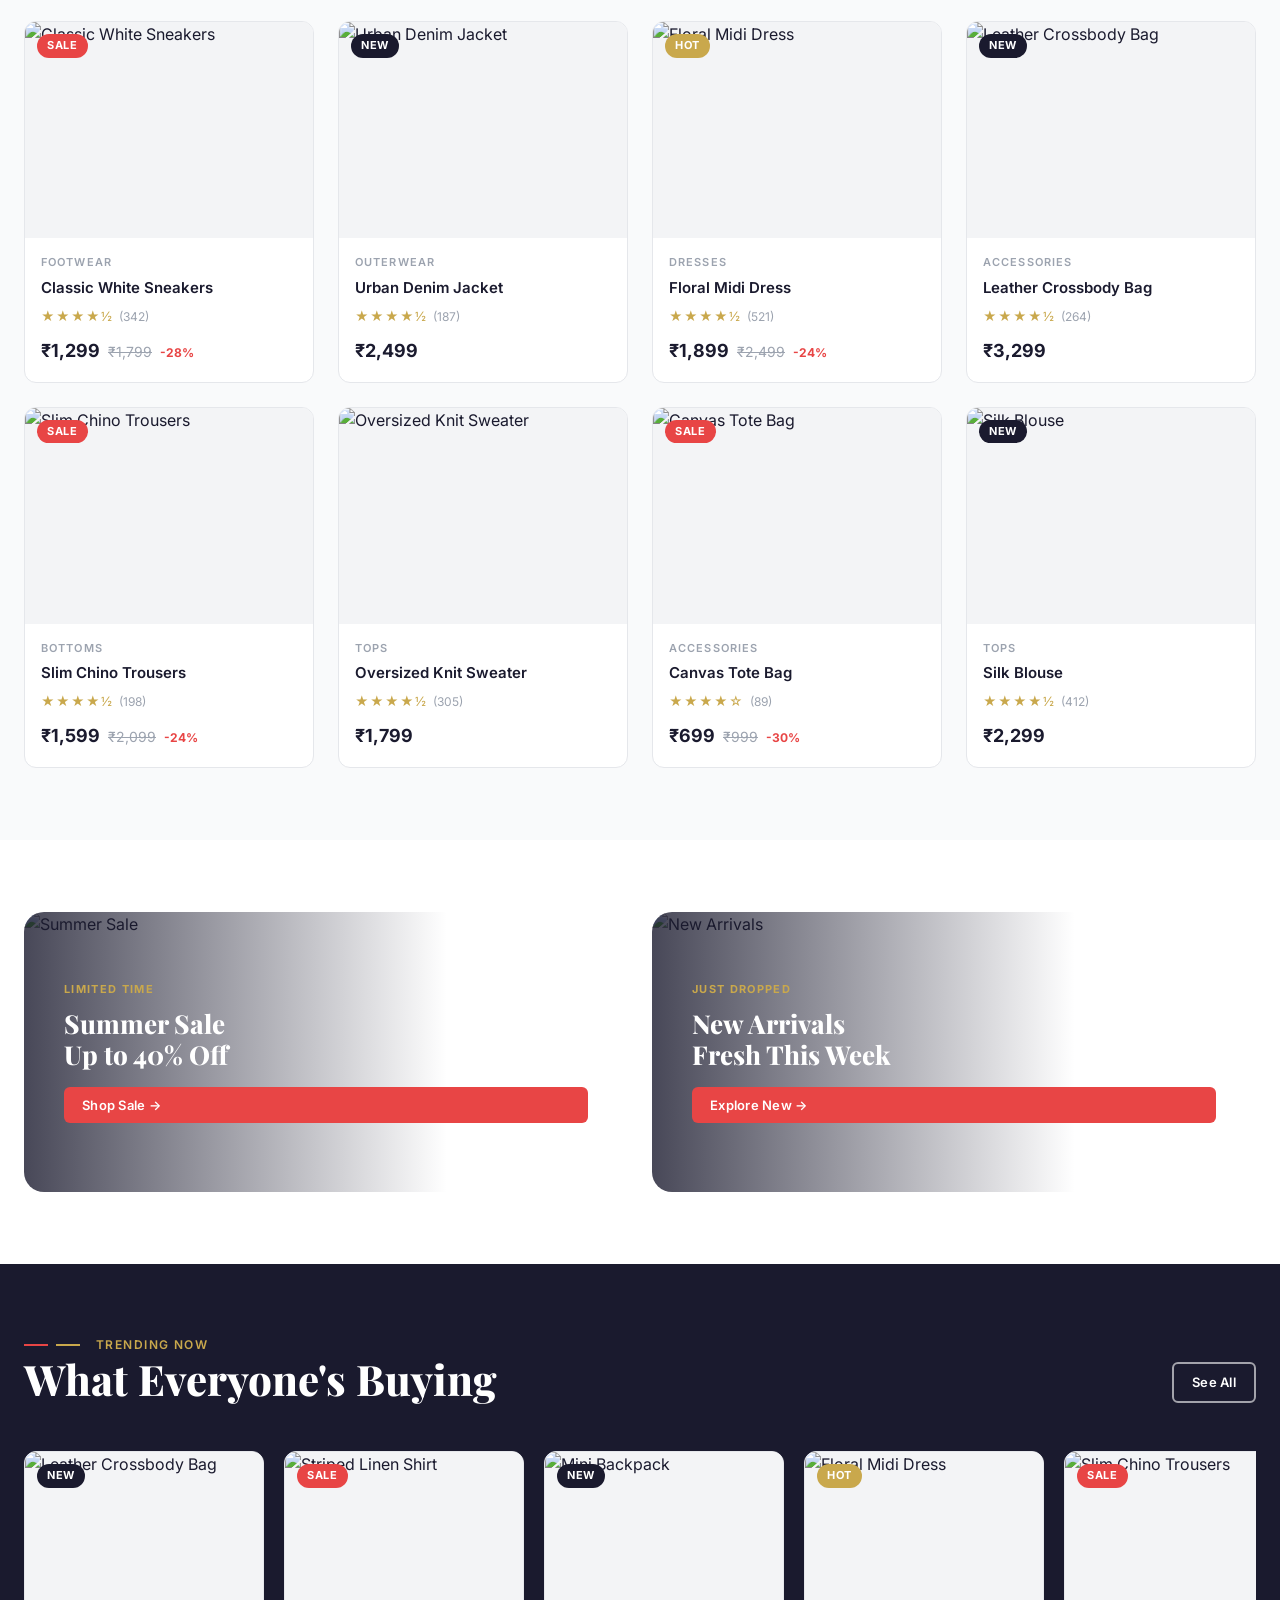
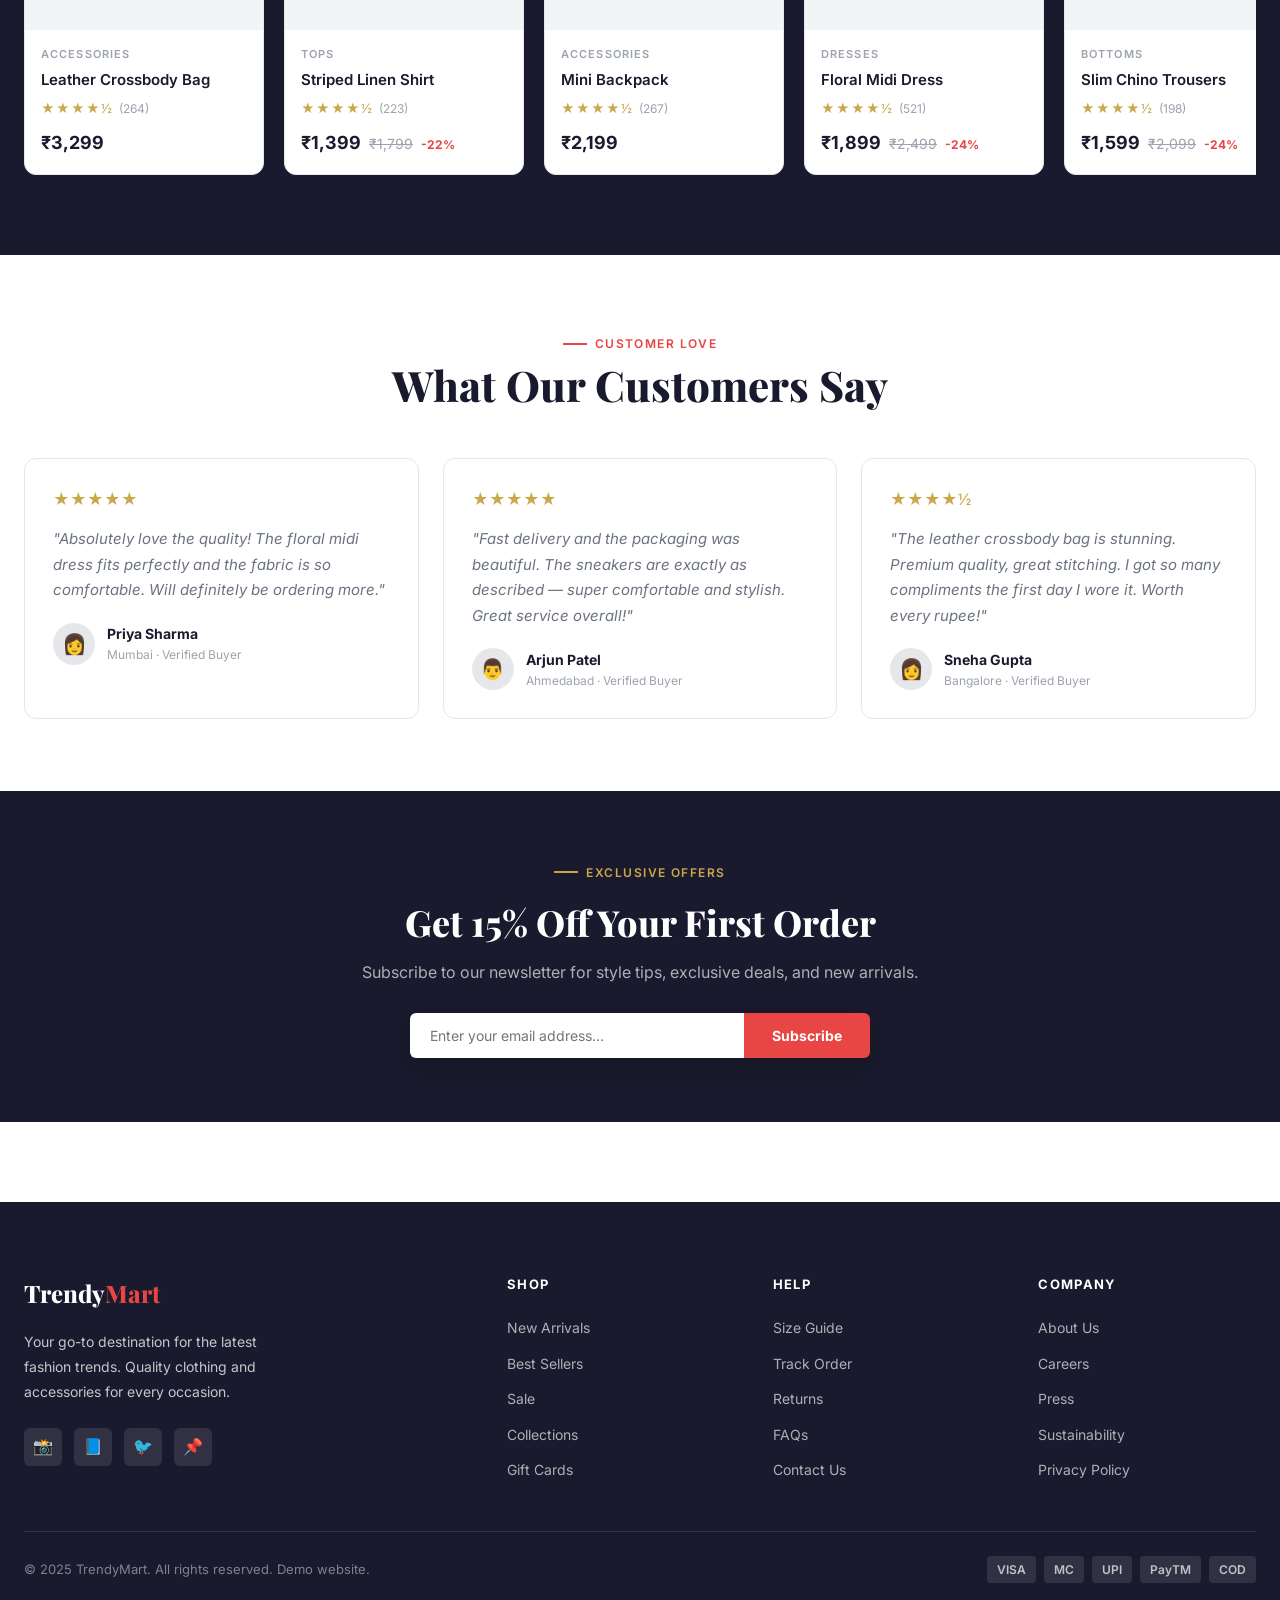
==== commit feac2df4: "add nuope chatbot" ====
--- a/index.html
+++ b/index.html
@@ -434,5 +434,7 @@
 
 initReveal();
 </script>
+
+<script src='https://www.noupe.com/embed/019f0c792d2e79e79106a259741441102500.js'></script>
 </body>
 </html>
